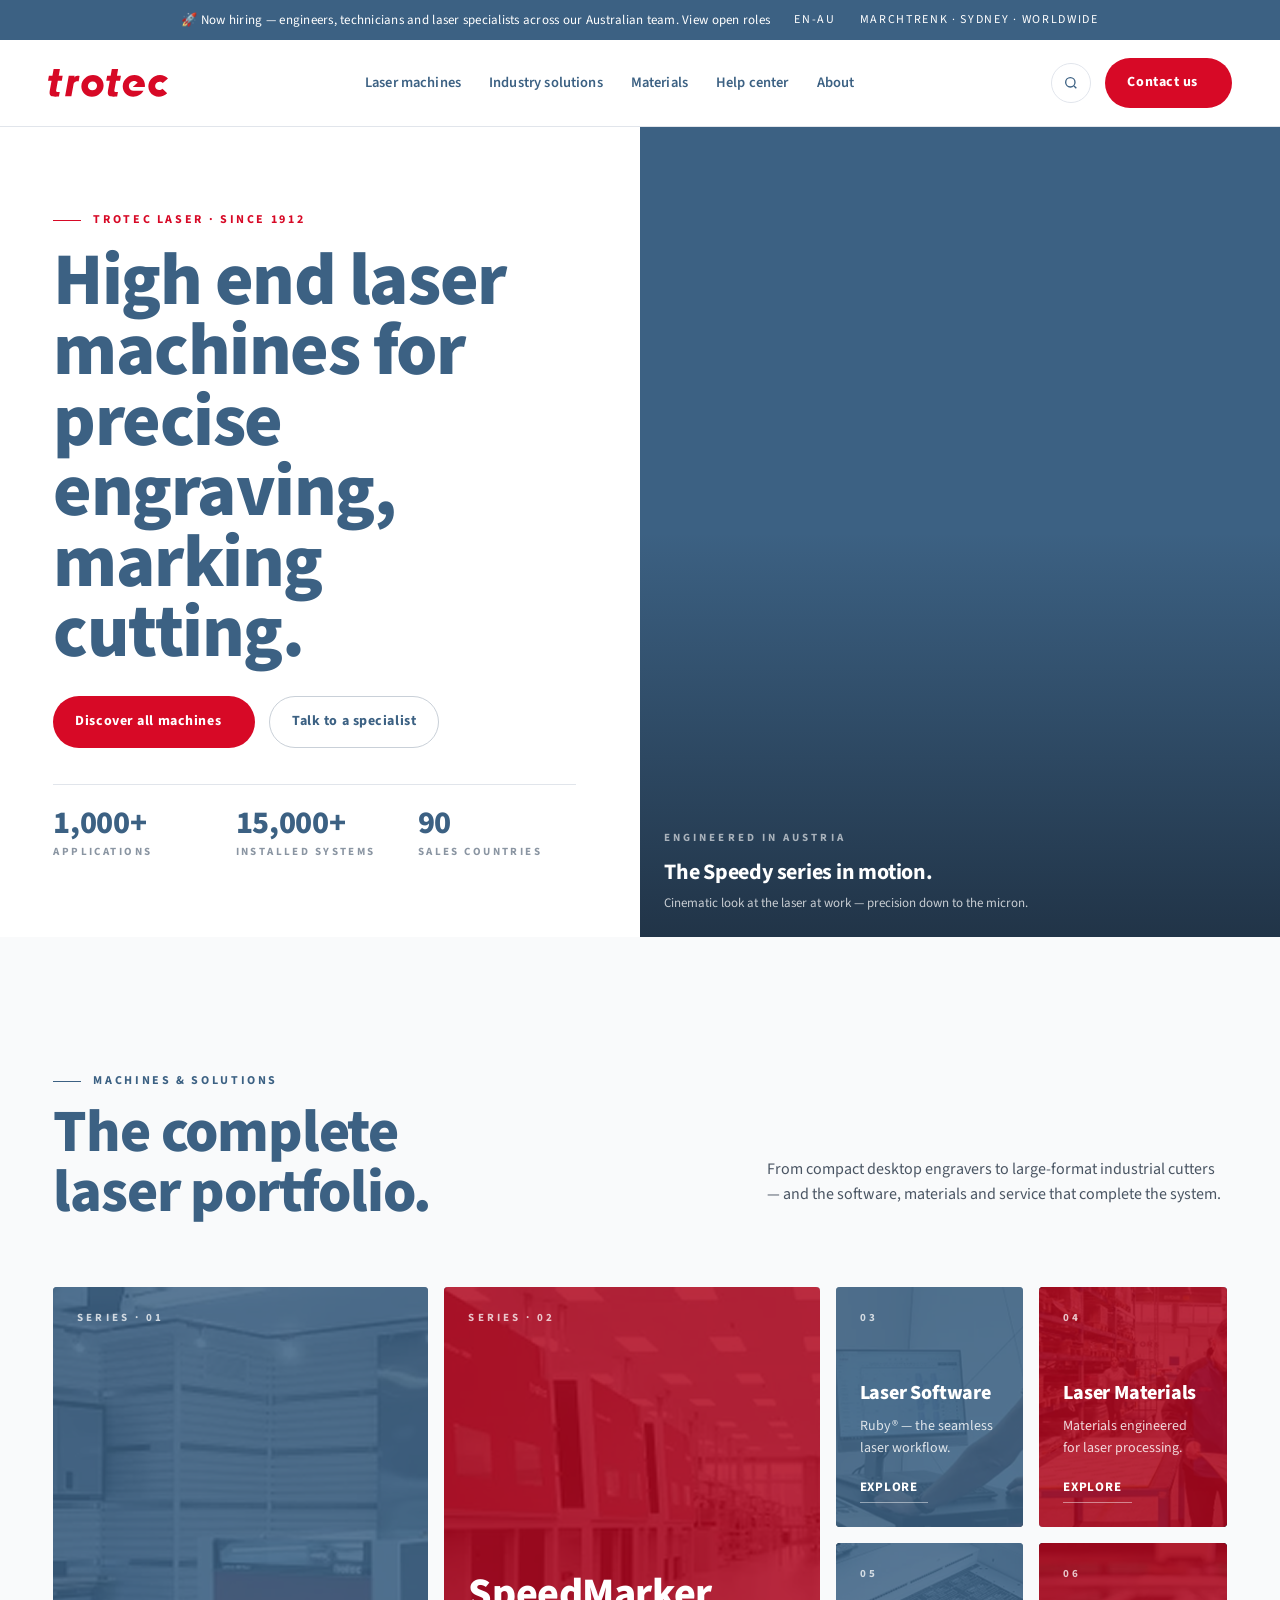
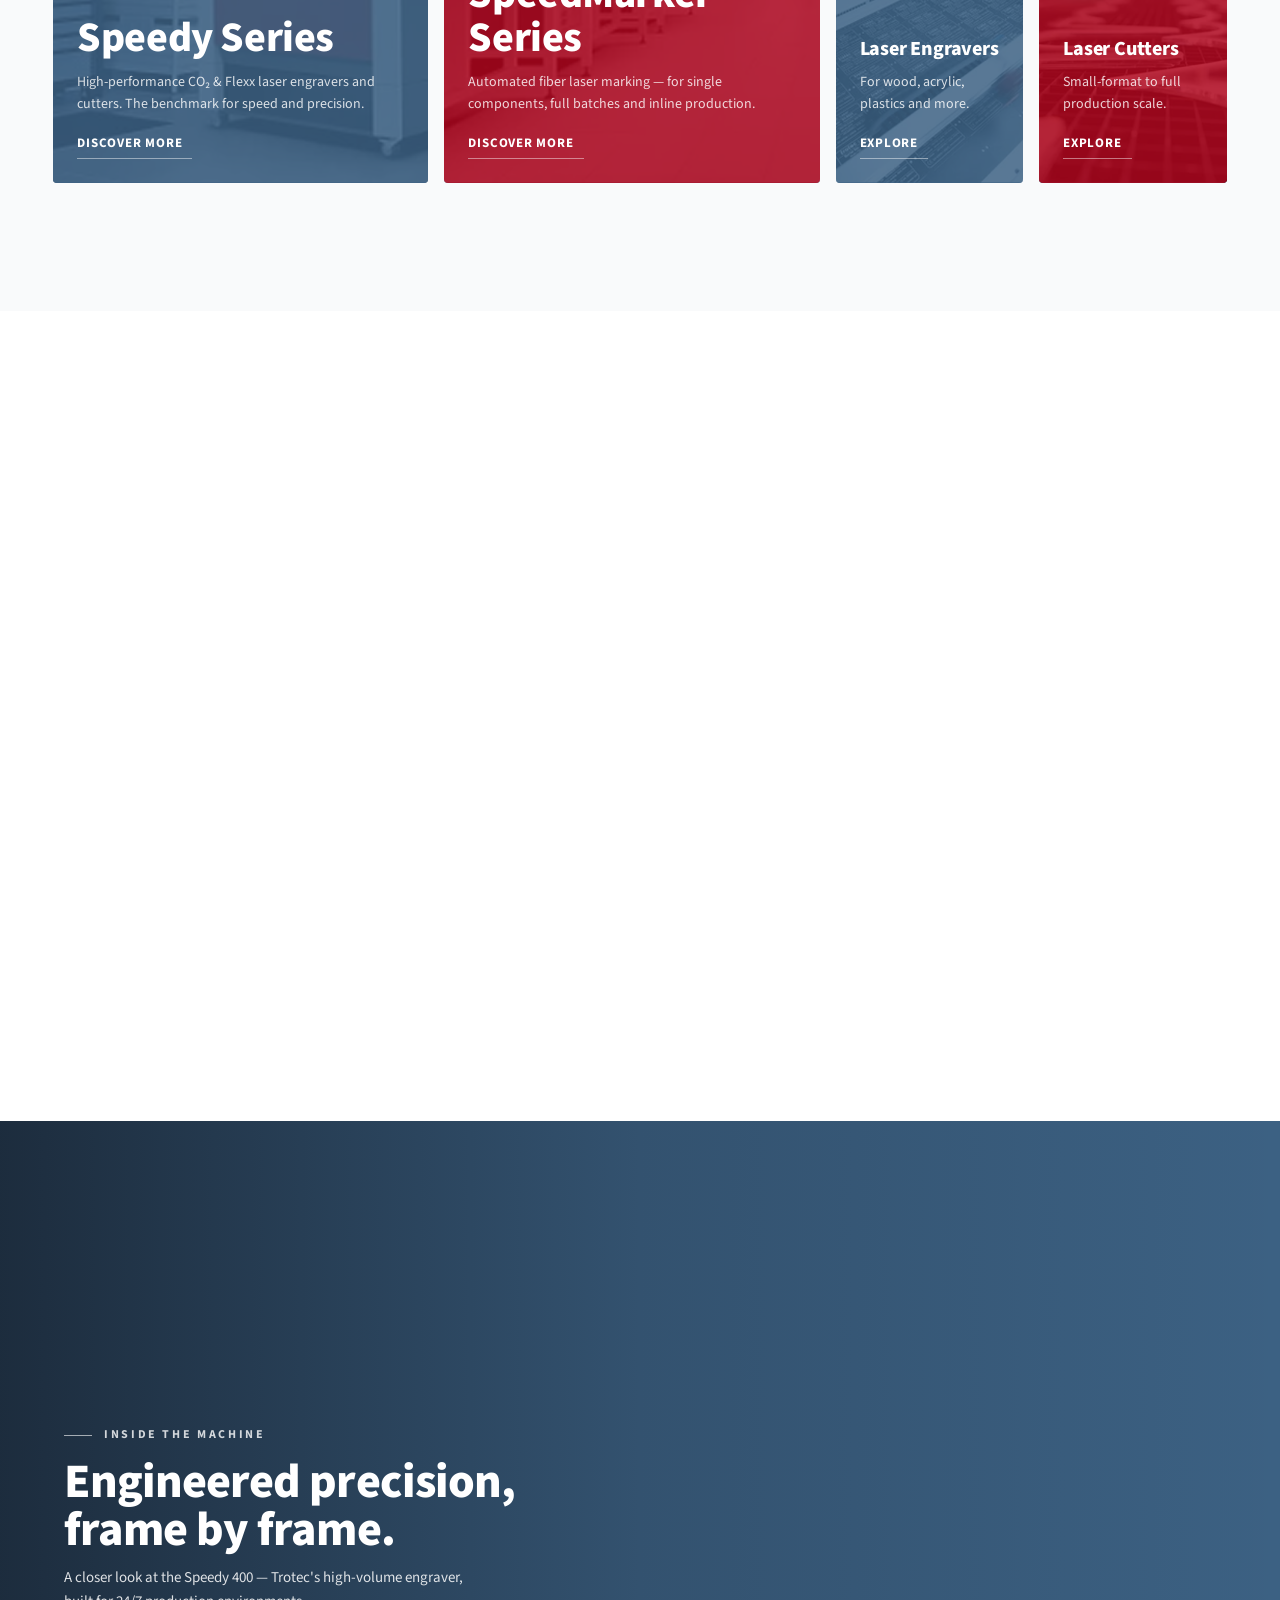
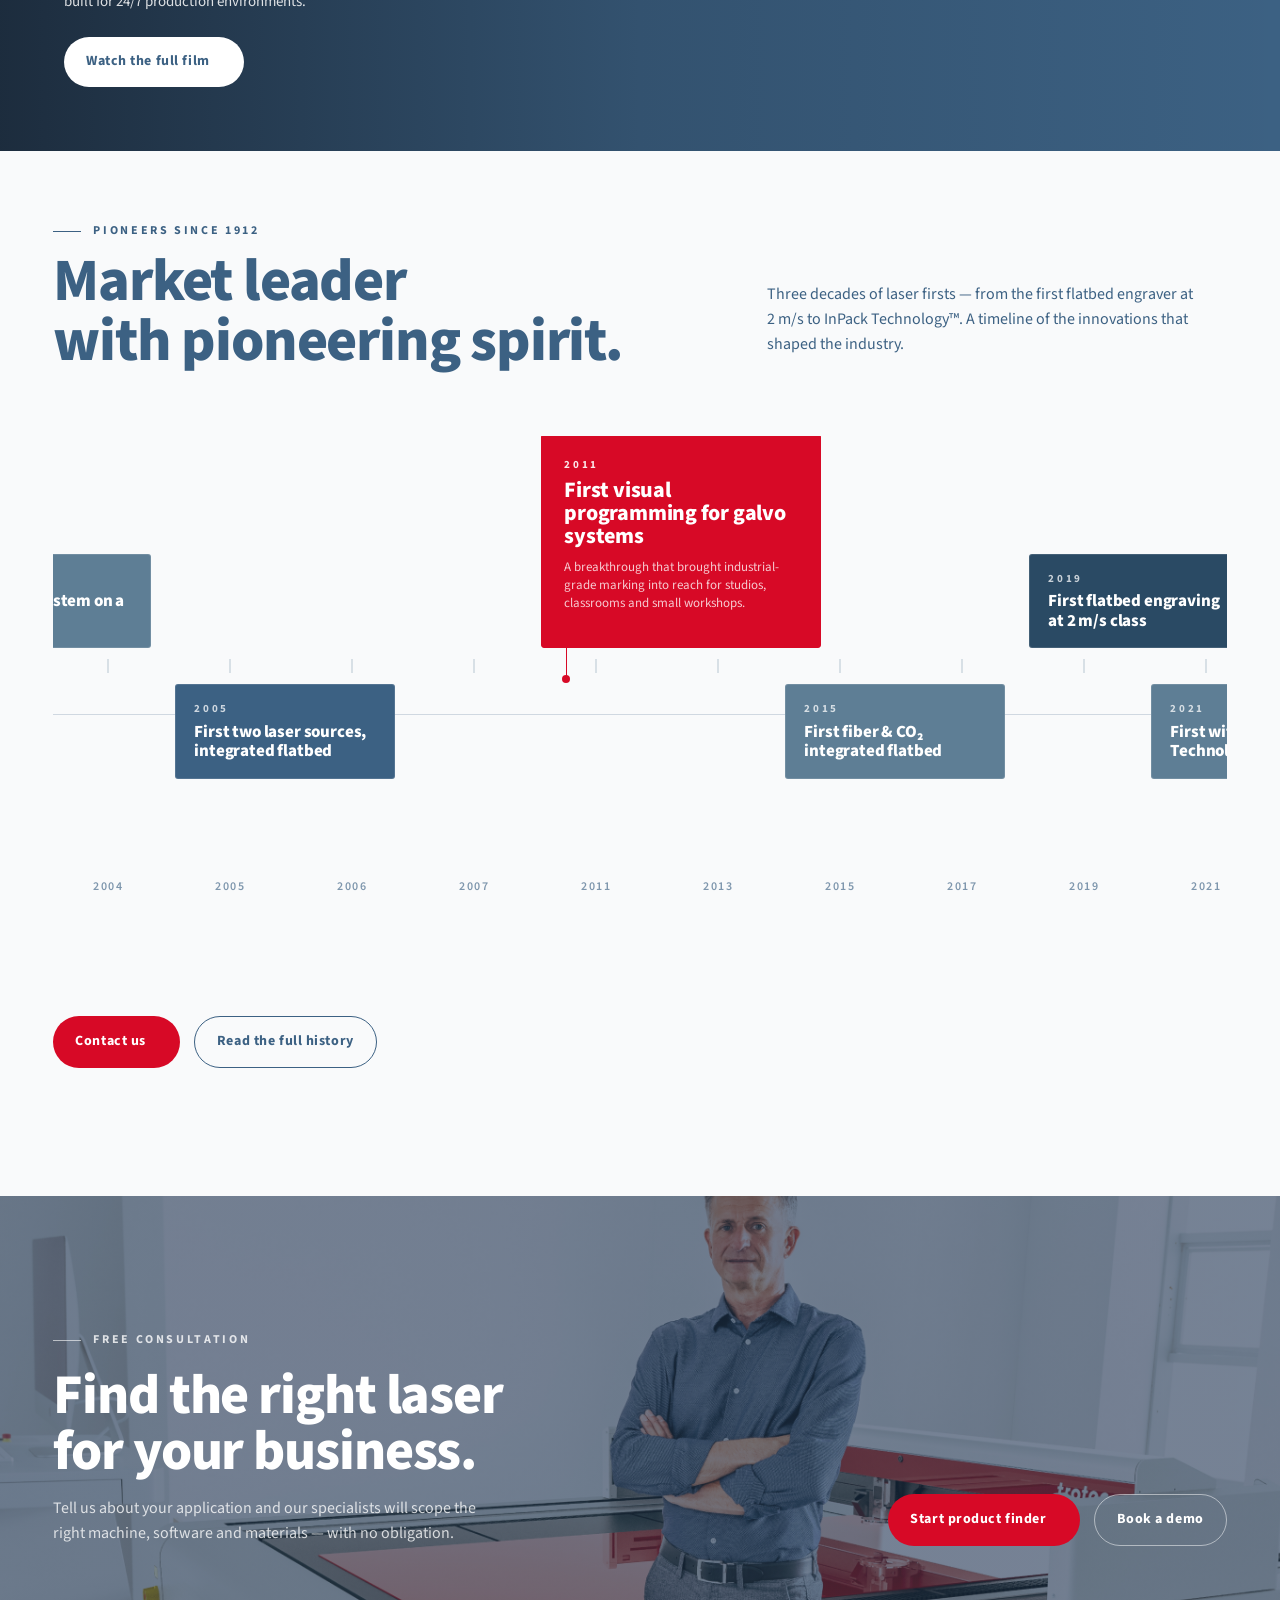
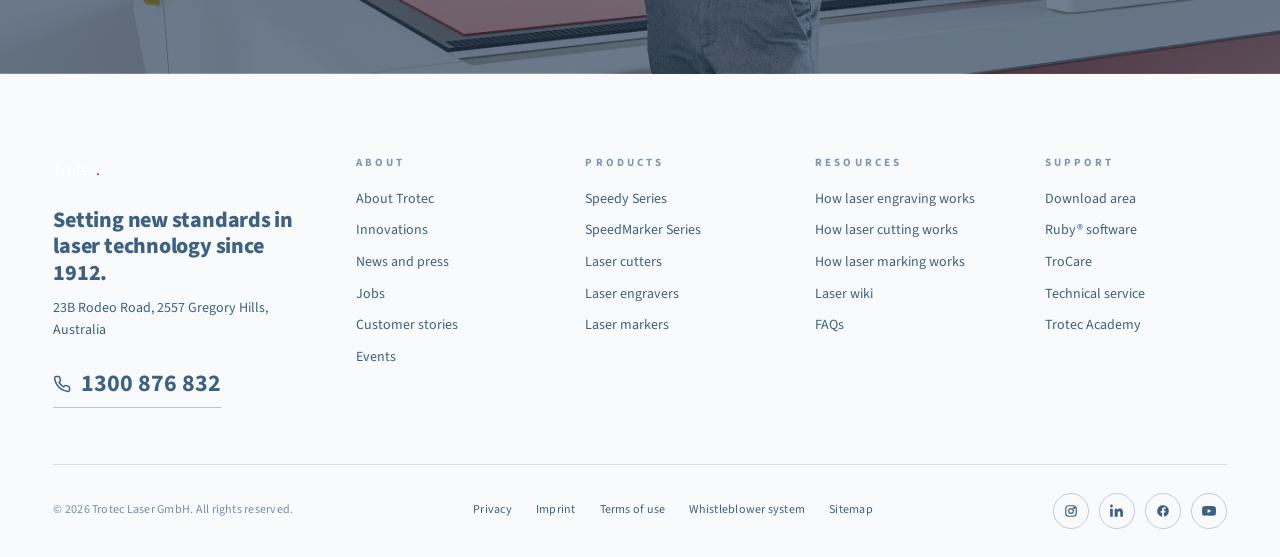
==== trotec-laser-redesign.html @ d48ce263 "Add files via upload" ====
<!doctype html>
<html lang="en">
<head>
<meta charset="utf-8">
<meta name="viewport" content="width=device-width, initial-scale=1">
<title>Trotec Laser — Precision laser machines for engraving, marking & cutting</title>
<link rel="preconnect" href="https://fonts.googleapis.com">
<link rel="preconnect" href="https://fonts.gstatic.com" crossorigin>
<link href="https://fonts.googleapis.com/css2?family=Source+Sans+3:ital,wght@0,200;0,300;0,400;0,500;0,600;0,700;0,800;0,900;1,400&display=swap" rel="stylesheet">
<link rel="stylesheet" href="style.css">

</head>
<body>

<!-- ============================================================
     ANNOUNCEMENT STRIP
============================================================ -->
<div class="strip">
  <div class="container strip__inner">
    <div>🚀 Now hiring — engineers, technicians and laser specialists across our Australian team. <a href="#">View open roles</a></div>
    <div class="strip__meta">
      <span>en-AU</span>
      <span>Marchtrenk · Sydney · Worldwide</span>
    </div>
  </div>
</div>

<!-- ============================================================
     HEADER
============================================================ -->
<header class="header">
  <div class="container nav">
    <a class="brand" href="#" aria-label="Trotec">
      <img class="brand__logo" src="trotec-logo.svg" alt="Trotec">
    </a>
    <nav>
      <ul class="menu">
        <li><a href="#products">Laser machines</a></li>
        <li><a href="#">Industry solutions</a></li>
        <li><a href="#">Materials</a></li>
        <li><a href="#">Help center</a></li>
        <li><a href="#timeline">About</a></li>
      </ul>
    </nav>
    <div class="nav__actions">
      <button class="icon-btn" aria-label="Search">
        <svg viewBox="0 0 24 24" fill="none" stroke="currentColor" stroke-width="2"><circle cx="11" cy="11" r="7"/><path d="m20 20-3.5-3.5"/></svg>
      </button>
      <a class="btn btn-primary" href="#cta">Contact us <span class="arr"></span></a>
    </div>
  </div>
</header>

<!-- ============================================================
     HERO
============================================================ -->
<section class="hero">


  <div class="container">
    <div class="hero__grid">
      <div class="hero__copy reveal">
        <span class="eyebrow">Trotec Laser · Since 1912</span>
        <h1 class="display">
          High end laser machines for<br>
    precise engraving, marking cutting.
        </h1>

        <div class="hero__cta">
          <a class="btn btn-primary" href="#products">Discover all machines <span class="arr"></span></a>
          <a class="btn btn-ghost" href="#cta">Talk to a specialist</a>
        </div>
        <div class="hero__meta">
          <div><strong>1,000+</strong><span>Applications</span></div>
          <div><strong>15,000+</strong><span>Installed systems</span></div>
          <div><strong>90</strong><span>Sales countries</span></div>
        </div>
      </div>

      <div class="hero__video reveal" aria-label="Trotec Speedy 400 in operation">
        <video autoplay muted loop playsinline preload="metadata" poster="">
          <source src="trotec-laser-intro.mp4" type="video/mp4">
        </video>
        <div class="hero__video-caption">
          <span class="kicker" style="color:rgba(255,255,255,.6)">Engineered in Austria</span>
          <h3>The Speedy series in motion.</h3>
          <p>Cinematic look at the laser at work — precision down to the micron.</p>
        </div>
      </div>
    </div>
  </div>
</section>

<!-- ============================================================
     PRODUCTS (slide 38)
============================================================ -->
<section class="section section--paper" id="products">
  <div class="container">
    <div class="s-head">
      <div>
        <span class="eyebrow blue">Machines &amp; Solutions</span>
        <h2>The complete<br>laser portfolio.</h2>
      </div>
      <p class="s-head__lead">
        From compact desktop engravers to large-format industrial cutters — and the
        software, materials and service that complete the system.
      </p>
    </div>

    <div class="products">
      <a class="card card--xl reveal" href="#">
        <div class="card__media bg-speedy"></div>
        <span class="card__num">SERIES · 01</span>
        <h3 class="card__title">Speedy Series</h3>
        <p class="card__desc">High-performance CO₂ &amp; Flexx laser engravers and cutters. The benchmark for speed and precision.</p>
        <span class="card__cta">Discover more <span class="arr"></span></span>
      </a>

      <a class="card card--xl reveal" href="#">
        <div class="card__media bg-speedmarker"></div>
        <span class="card__num">SERIES · 02</span>
        <h3 class="card__title">SpeedMarker Series</h3>
        <p class="card__desc">Automated fiber laser marking — for single components, full batches and inline production.</p>
        <span class="card__cta">Discover more <span class="arr"></span></span>
      </a>

      <a class="card card--md reveal" href="#">
        <div class="card__media bg-software"></div>
        <span class="card__num">03</span>
        <h3 class="card__title">Laser Software</h3>
        <p class="card__desc">Ruby® — the seamless laser workflow.</p>
        <span class="card__cta">Explore <span class="arr"></span></span>
      </a>

      <a class="card card--md reveal" href="#">
        <div class="card__media bg-materials"></div>
        <span class="card__num">04</span>
        <h3 class="card__title">Laser Materials</h3>
        <p class="card__desc">Materials engineered for laser processing.</p>
        <span class="card__cta">Explore <span class="arr"></span></span>
      </a>

      <a class="card card--md reveal" href="#">
        <div class="card__media bg-engravers"></div>
        <span class="card__num">05</span>
        <h3 class="card__title">Laser Engravers</h3>
        <p class="card__desc">For wood, acrylic, plastics and more.</p>
        <span class="card__cta">Explore <span class="arr"></span></span>
      </a>

      <a class="card card--md reveal" href="#">
        <div class="card__media bg-cutter"></div>
        <span class="card__num">06</span>
        <h3 class="card__title">Laser Cutters</h3>
        <p class="card__desc">Small-format to full production scale.</p>
        <span class="card__cta">Explore <span class="arr"></span></span>
      </a>
    </div>
  </div>
</section>

<!-- ============================================================
     STATS (slide 52) — "What we drive"
============================================================ -->
<section class="section stats">
  <!-- Decorative globe -->
  <div class="stats__bg" aria-hidden="true">
    <video autoplay muted loop playsinline preload="metadata">
      <source src="globe-2.mov" type="video/mp4">
    </video>
  </div>

  <div class="container">
    <div class="stats__intro reveal">
      <div>
        <span class="eyebrow">Worldwide impact</span>
        <h2>What we<br>drive forward.</h2>
      </div>
      <p>
        Trotec lasers run in print shops, factories, design studios and classrooms in
        ninety countries. The numbers below capture what those machines have produced —
        and what they make possible every day.
      </p>
    </div>

    <div class="stat-grid reveal">
      <div class="stat">
        <span class="stat__index">01</span>
        <div class="stat__num">1,000<span class="stat__plus">+</span></div>
        <p class="stat__label">Applications successfully implemented worldwide.</p>
      </div>
      <div class="stat stat--accent">
        <span class="stat__index">02</span>
        <div class="stat__num">250M<span class="stat__plus">+</span></div>
        <p class="stat__label">Marks, engravings and cuts produced with Trotec technology.</p>
      </div>
      <div class="stat stat--blue">
        <span class="stat__index">03</span>
        <div class="stat__num">15,000<span class="stat__plus">+</span></div>
        <p class="stat__label">Installed laser systems across industry, education and craft.</p>
      </div>
      <div class="stat stat--accent">
        <span class="stat__index">04</span>
        <div class="stat__num">96<span class="stat__plus">%</span></div>
        <p class="stat__label">Customer satisfaction across our worldwide service network.</p>
      </div>
    </div>
  </div>
</section>

<!-- ============================================================
     FEATURE VIDEO BAND
============================================================ -->
<section class="section section--full-video">
  <div class="feature-video reveal">
    <video autoplay muted loop playsinline preload="metadata">
      <source src="trotec-laser-intro.mp4" type="video/mp4">
    </video>
    <div class="feature-video__copy">
      <span class="eyebrow light">Inside the machine</span>
      <h3>Engineered precision,<br>frame by frame.</h3>
      <p>A closer look at the Speedy 400 — Trotec's high-volume engraver, built for 24/7 production environments.</p>
      <a class="btn btn-light" href="#">Watch the full film <span class="arr"></span></a>
    </div>
  </div>
</section>

<!-- ============================================================
     TIMELINE (slide 51)
============================================================ -->
<section class="section section--ink" id="timeline">
  <div class="container timeline-wrap">
    <div class="s-head">
      <div>
        <span class="eyebrow light">Pioneers since 1912</span>
        <h2>Market leader<br>with pioneering spirit.</h2>
      </div>
      <p class="s-head__lead">
        Three decades of laser firsts — from the first flatbed engraver at 2&nbsp;m/s
        to InPack&nbsp;Technology™. A timeline of the innovations that shaped the industry.
      </p>
    </div>

    <div class="timeline-rail reveal">
      <div class="timeline-track" id="timelineTrack">

        <div class="year-col">
          <div class="milestone milestone--alt milestone--above" style="right:auto; min-width:180px;">
            <span class="milestone__year">1998</span>
            <div class="milestone__title">Flatbed engraver at 2 m/s</div>
          </div>
          <span class="year-col__y">1998</span>
        </div>
        <div class="year-col"><span class="year-col__y">1999</span></div>
        <div class="year-col"><span class="year-col__y">2000</span></div>
        <div class="year-col">
          <div class="milestone milestone--below" style="min-width:180px;">
            <span class="milestone__year">2001</span>
            <div class="milestone__title">Laser software without printer driver</div>
          </div>
          <span class="year-col__y">2001</span>
        </div>
        <div class="year-col"><span class="year-col__y">2002</span></div>
        <div class="year-col">
          <div class="milestone milestone--alt milestone--above">
            <span class="milestone__year">2003</span>
            <div class="milestone__title">First vision system on a laser plotter</div>
          </div>
          <span class="year-col__y">2003</span>
        </div>
        <div class="year-col"><span class="year-col__y">2004</span></div>
        <div class="year-col">
          <div class="milestone milestone--below">
            <span class="milestone__year">2005</span>
            <div class="milestone__title">First two laser sources, integrated flatbed</div>
          </div>
          <span class="year-col__y">2005</span>
        </div>
        <div class="year-col"><span class="year-col__y">2006</span></div>
        <div class="year-col"><span class="year-col__y">2007</span></div>
        <div class="year-col">
          <!-- The accent / featured milestone -->
          <div class="milestone milestone--accent milestone--above" style="right:auto;">
            <span class="milestone__year">2011</span>
            <div class="milestone__title">First visual programming for galvo systems</div>
            <p class="milestone__body">A breakthrough that brought industrial-grade marking into reach for studios, classrooms and small workshops.</p>
          </div>
          <span class="year-col__y">2011</span>
        </div>
        <div class="year-col"><span class="year-col__y">2013</span></div>
        <div class="year-col">
          <div class="milestone milestone--alt milestone--below">
            <span class="milestone__year">2015</span>
            <div class="milestone__title">First fiber &amp; CO₂ integrated flatbed</div>
          </div>
          <span class="year-col__y">2015</span>
        </div>
        <div class="year-col"><span class="year-col__y">2017</span></div>
        <div class="year-col">
          <div class="milestone milestone--above" style="background:#2a4a64;">
            <span class="milestone__year">2019</span>
            <div class="milestone__title">First flatbed engraving at 2 m/s class</div>
          </div>
          <span class="year-col__y">2019</span>
        </div>
        <div class="year-col">
          <div class="milestone milestone--alt milestone--below">
            <span class="milestone__year">2021</span>
            <div class="milestone__title">First with InPack Technology™</div>
          </div>
          <span class="year-col__y">2021</span>
        </div>
        <div class="year-col"><span class="year-col__y">2023</span></div>
        <div class="year-col"><span class="year-col__y">2024</span></div>
        <div class="year-col">
          <div class="milestone milestone--above" style="background:#2a4a64;">
            <span class="milestone__year">2026</span>
            <div class="milestone__title">Next-gen Ruby® workflow platform</div>
          </div>
          <span class="year-col__y">2026</span>
        </div>

      </div>
    </div>

    <div style="display:flex; gap:14px; margin-top:24px;">
      <a class="btn btn-primary" href="#cta">Contact us <span class="arr"></span></a>
      <a class="btn btn-outline-blue" href="#">Read the full history</a>
    </div>
  </div>
</section>

<!-- ============================================================
     CTA
============================================================ -->
<section class="section section--cta-full" id="cta">
  <div class="container">
    <div class="cta-block reveal">
      <div>
        <span class="eyebrow light">Free consultation</span>
        <h2>Find the right laser<br>for your business.</h2>
        <p>Tell us about your application and our specialists will scope the right machine,
          software and materials — with no obligation.</p>
      </div>
      <div class="cta-block__actions">
        <a class="btn btn-primary" href="#">Start product finder <span class="arr"></span></a>
        <a class="btn btn-outline-light" href="#">Book a demo</a>
      </div>
    </div>
  </div>
</section>

<!-- ============================================================
     FOOTER
============================================================ -->
<footer class="footer">
  <div class="container">
    <div class="footer__top">
      <div class="footer__brand">
        <a class="brand" href="#" style="color:#fff;">
          <span class="brand__mark"></span>
          <span>Trotec<span style="color:var(--red)">.</span></span>
        </a>
        <h4>Setting new standards in laser technology since 1912.</h4>
        <p>23B Rodeo Road, 2557 Gregory Hills, Australia</p>
        <a class="footer__phone" href="tel:1300876832">
          <svg viewBox="0 0 24 24" fill="none" stroke="currentColor" stroke-width="2" width="18" height="18"><path d="M22 16.92v3a2 2 0 0 1-2.18 2 19.79 19.79 0 0 1-8.63-3.07 19.5 19.5 0 0 1-6-6A19.79 19.79 0 0 1 2.12 4.18 2 2 0 0 1 4.11 2h3a2 2 0 0 1 2 1.72 12.84 12.84 0 0 0 .7 2.81 2 2 0 0 1-.45 2.11L8.09 9.91a16 16 0 0 0 6 6l1.27-1.27a2 2 0 0 1 2.11-.45 12.84 12.84 0 0 0 2.81.7A2 2 0 0 1 22 16.92z"/></svg>
          1300 876 832
        </a>
      </div>
      <div class="footer__col">
        <h5>About</h5>
        <ul>
          <li><a href="#">About Trotec</a></li>
          <li><a href="#">Innovations</a></li>
          <li><a href="#">News and press</a></li>
          <li><a href="#">Jobs</a></li>
          <li><a href="#">Customer stories</a></li>
          <li><a href="#">Events</a></li>
        </ul>
      </div>
      <div class="footer__col">
        <h5>Products</h5>
        <ul>
          <li><a href="#">Speedy Series</a></li>
          <li><a href="#">SpeedMarker Series</a></li>
          <li><a href="#">Laser cutters</a></li>
          <li><a href="#">Laser engravers</a></li>
          <li><a href="#">Laser markers</a></li>
        </ul>
      </div>
      <div class="footer__col">
        <h5>Resources</h5>
        <ul>
          <li><a href="#">How laser engraving works</a></li>
          <li><a href="#">How laser cutting works</a></li>
          <li><a href="#">How laser marking works</a></li>
          <li><a href="#">Laser wiki</a></li>
          <li><a href="#">FAQs</a></li>
        </ul>
      </div>
      <div class="footer__col">
        <h5>Support</h5>
        <ul>
          <li><a href="#">Download area</a></li>
          <li><a href="#">Ruby® software</a></li>
          <li><a href="#">TroCare</a></li>
          <li><a href="#">Technical service</a></li>
          <li><a href="#">Trotec Academy</a></li>
        </ul>
      </div>
    </div>

    <div class="footer__bottom">
      <div>© 2026 Trotec Laser GmbH. All rights reserved.</div>
      <div class="footer__legal">
        <a href="#">Privacy</a>
        <a href="#">Imprint</a>
        <a href="#">Terms of use</a>
        <a href="#">Whistleblower system</a>
        <a href="#">Sitemap</a>
      </div>
      <div class="footer__social">
        <a href="#" aria-label="Instagram"><svg viewBox="0 0 24 24" fill="none" stroke="currentColor" stroke-width="2"><rect x="3" y="3" width="18" height="18" rx="5"/><circle cx="12" cy="12" r="4"/><circle cx="17.5" cy="6.5" r="1" fill="currentColor"/></svg></a>
        <a href="#" aria-label="LinkedIn"><svg viewBox="0 0 24 24" fill="currentColor"><path d="M4.98 3.5C4.98 4.88 3.87 6 2.5 6S0 4.88 0 3.5 1.12 1 2.5 1s2.48 1.12 2.48 2.5zM.22 8h4.56v14H.22V8zM8 8h4.37v1.92h.06c.61-1.15 2.09-2.36 4.31-2.36 4.61 0 5.46 3.03 5.46 6.98V22h-4.55v-6.16c0-1.47-.03-3.36-2.05-3.36-2.05 0-2.37 1.6-2.37 3.26V22H8V8z"/></svg></a>
        <a href="#" aria-label="Facebook"><svg viewBox="0 0 24 24" fill="currentColor"><path d="M22 12a10 10 0 1 0-11.5 9.88v-7H8v-2.88h2.5V9.4c0-2.48 1.48-3.86 3.74-3.86 1.08 0 2.21.19 2.21.19v2.43h-1.25c-1.23 0-1.61.76-1.61 1.55v1.87h2.74L15.9 14.5h-2.31v6.99A10 10 0 0 0 22 12z"/></svg></a>
        <a href="#" aria-label="YouTube"><svg viewBox="0 0 24 24" fill="currentColor"><path d="M23.5 6.2a3 3 0 0 0-2.1-2.1C19.5 3.5 12 3.5 12 3.5s-7.5 0-9.4.6A3 3 0 0 0 .5 6.2 31 31 0 0 0 0 12a31 31 0 0 0 .5 5.8 3 3 0 0 0 2.1 2.1c1.9.6 9.4.6 9.4.6s7.5 0 9.4-.6a3 3 0 0 0 2.1-2.1A31 31 0 0 0 24 12a31 31 0 0 0-.5-5.8zM9.6 15.6V8.4l6.3 3.6-6.3 3.6z"/></svg></a>
      </div>
    </div>
  </div>
</footer>

<script>
  // Reveal-on-scroll
  const io = new IntersectionObserver((entries) => {
    entries.forEach(e => {
      if (e.isIntersecting) {
        e.target.classList.add('is-in');
        io.unobserve(e.target);
      }
    });
  }, { threshold: 0.4 });
  document.querySelectorAll('.reveal').forEach(el => io.observe(el));

  // Auto-scroll the timeline to the accent milestone on load (centered)
  window.addEventListener('load', () => {
    const track = document.getElementById('timelineTrack');
    const accent = track && track.querySelector('.milestone--accent');
    if (track && accent) {
      const target = accent.parentElement.offsetLeft - (track.clientWidth / 2) + (accent.parentElement.offsetWidth / 2);
      track.scrollTo({ left: Math.max(0, target), behavior: 'smooth' });
    }
  });
</script>

</body>
</html>
---- style.css ----
/* =========================================================
   TOKENS
   ========================================================= */
   :root {
    --blue:        #3C6183;
    --blue-700:    #3C6183;
    --blue-900:    #3C6183;
    --blue-50:     #F9FAFB;
    --blue-100:    #F9FAFB;
    --red:         #D70926;
    --red-700:     #B0061E;
    --ink:         #0F1620;
    --ink-soft:    #4A5563;
    --muted:       #8A95A2;
    --line:        #E1E5EB;
    --line-strong: #C9D0D8;
    --paper:       #FFF;
    --paper-warm:  #F9FAFB;
    --white:       #FFFFFF;
  
    --f-display: "Source Sans 3", "Source Sans Pro", -apple-system, BlinkMacSystemFont, sans-serif;
    --f-body:    "Source Sans 3", "Source Sans Pro", -apple-system, BlinkMacSystemFont, sans-serif;
  
    --gutter: clamp(20px, 4.1667vw, 60px);
    --r: 4px;
  }
  
  /* =========================================================
     RESET / BASE
     ========================================================= */
  *,*::before,*::after { box-sizing: border-box; }
  html { -webkit-text-size-adjust: 100%; scroll-behavior: smooth; }
  body {
    margin: 0;
    font-family: var(--f-body);
    font-weight: 400;
    color: var(--ink);
    background: var(--paper);
    -webkit-font-smoothing: antialiased;
    text-rendering: optimizeLegibility;
    line-height: 1.55;
    overflow-x: hidden;
  }
  img, video, svg { max-width: 100%; display: block; }
  a { color: inherit; text-decoration: none; }
  button { font: inherit; cursor: pointer; border: 0; background: transparent; color: inherit; }
  ::selection { background: var(--red); color: #fff; }
  
  .container {
    width: 100%;
    margin-inline: auto;
    padding-inline: var(--gutter);
  }
  
  /* Display headline */
  .display {
    font-family: var(--f-display);
    font-weight: 800;
    line-height: 0.95;
    letter-spacing: -0.02em;
    color: var(--blue-900);
  }
  .display em {
    font-style: italic;
    font-weight: 300;
    color: var(--blue);
  }
  .eyebrow {
    font-size: 12px;
    letter-spacing: 0.22em;
    text-transform: uppercase;
    font-weight: 700;
    color: var(--red);
    display: inline-flex;
    align-items: center;
    gap: 12px;
  }
  .eyebrow::before {
    content: "";
    width: 28px; height: 1px; background: var(--red);
  }
  .eyebrow.blue { color: var(--blue); }
  .eyebrow.blue::before { background: var(--blue); }
  .eyebrow.light { color: rgba(255,255,255,.8); }
  .eyebrow.light::before { background: rgba(255,255,255,.6); }
  
  .kicker {
    font-size: 11px;
    letter-spacing: 0.28em;
    text-transform: uppercase;
    font-weight: 700;
    color: var(--muted);
  }
  
  /* Buttons */
  .btn {
    display: inline-flex;
    align-items: center;
    gap: 12px;
    padding: 14px 22px;
    font-weight: 700;
    font-size: 14px;
    letter-spacing: 0.04em;
    border-radius: 999px;
    transition: transform .25s ease, background .25s ease, color .25s ease, border-color .25s ease;
  }
  .btn .arrow { width: 16px; height: 10px; }
  .btn:hover { transform: translateX(2px); }
  .btn-primary { background: var(--red); color: #fff; }
  .btn-primary:hover { background: var(--red-700); }
  .btn-ghost { background: transparent; color: var(--blue-900); border: 1px solid var(--line-strong); }
  .btn-ghost:hover { border-color: var(--blue-900); }
  .btn-light { background: #fff; color: var(--blue-900); }
  .btn-light:hover { background: var(--paper-warm); }
  .btn-on-blue { background: #fff; color: var(--blue-900); }
  .btn-outline-light { color: #fff; border: 1px solid rgba(255,255,255,.5); background: transparent; }
  .btn-outline-light:hover { border-color: #fff; background: rgba(255,255,255,.08); }
  
  /* =========================================================
     ANNOUNCEMENT STRIP
     ========================================================= */
  .strip {
    background: var(--blue-900);
    color: rgba(255,255,255);
    font-size: 13px;
    letter-spacing: 0.02em;
  }
  .strip__inner {
    display: flex; align-items: center; justify-content:center;
    padding: 10px 0;
    gap: 24px;
  }
  .strip__meta { display: none; gap: 24px; font-size: 12px; letter-spacing: 0.14em; text-transform: uppercase; color: rgba(255, 255, 255); }
  @media (min-width: 900px) { .strip__meta { display: flex; } }
  
  /* =========================================================
     HEADER
     ========================================================= */
  .header {
    position: sticky;
    top: 0;
    z-index: 50;
    background: rgba(255, 255, 255, 0.92);
    backdrop-filter: blur(12px);
    -webkit-backdrop-filter: blur(12px);
    border-bottom: 1px solid var(--line);
  }
  .nav {
    display: grid;
    grid-template-columns: auto 1fr auto;
    align-items: center;
    gap: 32px;
    padding: 18px 3rem;
  }
  .brand {
    display: inline-flex;
    align-items: center;
    color: var(--blue-900);
  }
  
  .brand__logo {
    display: block;
    width: clamp(120px, 9vw, 170px);
    height: auto;
  }
  
  .menu {
    display: none;
    list-style: none;
    margin: 0; padding: 0;
    gap: 28px;
    font-weight: 600;
    font-size: 14.5px;
    letter-spacing: 0.01em;
  }
  @media (min-width: 1000px) { .menu { display: flex; justify-content: center; } }
  .menu a {
    color: var(--blue-900);
    position: relative;
    padding: 4px 0;
  }
  .menu a::after {
    content: "";
    position: absolute; left: 0; right: 100%; bottom: -2px;
    height: 2px; background: var(--red);
    transition: right .3s ease;
  }
  .menu a:hover::after { right: 0; }
  
  .nav__actions { display: flex; align-items: center; gap: 14px; }
  .icon-btn {
    width: 40px; height: 40px;
    display: inline-grid; place-items: center;
    border-radius: 999px;
    border: 1px solid var(--line);
    color: var(--blue-900);
    transition: border-color .2s ease, color .2s ease;
  }
  .icon-btn:hover { border-color: var(--blue-900); }
  .icon-btn svg { width: 16px; height: 16px; }
  
  /* =========================================================
     HERO
     ========================================================= */
  .hero {
    position: relative;
    height: 90vh;
    max-height: 90vh;
    padding: 0;
    overflow: hidden;
    display: grid;
    align-items: stretch;
  }
  
  .hero > .container {
    height: 100%;
    min-height: 0;
    padding-right: 0;
  }
  
  .hero__grid {
    height: 100%;
    min-height: 0;
    display: grid;
    grid-template-columns: minmax(0, 1fr) 50vw;
    gap: clamp(32px, 5vw, 72px);
    align-items: stretch;
  }
  
  .hero__copy {
    min-width: 0;
    min-height: 0;
    align-self: center;
    padding-block: clamp(24px, 4vh, 48px);
  }
  
  .hero__copy h1 {
    margin: clamp(10px, 1.8vh, 18px) 0 0;
    font-size: clamp(40px, 5.8vw, 88px);
  }
  
  .hero__copy h1 .accent {
    display: inline-block;
    position: relative;
    color: var(--red);
  }
  
  .hero__copy h1 .accent::after {
    content: "";
    position: absolute;
    left: 0; right: 0; bottom: 0.08em;
    height: 0.12em;
    background: var(--red);
    opacity: 0.18;
    border-radius: 4px;
  }
  
  .hero__lead {
    margin-top: clamp(14px, 2.4vh, 24px);
    max-width: 540px;
    font-size: clamp(15px, 1.2vw, 17px);
    line-height: 1.5;
    color: var(--ink-soft);
  }
  
  .hero__cta {
    margin-top: clamp(18px, 3vh, 30px);
    display: flex;
    flex-wrap: wrap;
    gap: 14px;
  }
  
  .hero__meta {
    margin-top: clamp(22px, 4vh, 40px);
    padding-top: clamp(14px, 2.5vh, 22px);
    display: grid;
    grid-template-columns: repeat(3, minmax(0, 1fr));
    border-top: 1px solid var(--line);
    gap: 24px;
  }
  
  .hero__meta div { display: flex; flex-direction: column; gap: 4px; }
  
  .hero__meta strong {
    font-family: var(--f-display);
    font-size: clamp(24px, 3vw, 32px);
    font-weight: 800;
    color: var(--blue-900);
    letter-spacing: -0.01em;
    line-height: 1;
  }
  
  .hero__meta span {
    font-size: 11px;
    letter-spacing: 0.22em;
    text-transform: uppercase;
    font-weight: 700;
    color: var(--muted);
  }
  
  /* Hero video card */
  .hero__video {
    position: relative;
    width: 50vw;
    height: 100%;
    max-height: 90vh;
    min-height: 0;
    align-self: stretch;
    aspect-ratio: auto;
    background: var(--blue-900);
    overflow: hidden;
  }
  
  .hero__video video {
    position: absolute;
    inset: 0;
    width: 100%;
    height: 100%;
    object-fit: cover;
  }
  
  .hero__video::after {
    content: "";
    position: absolute;
    inset: 0;
    background: linear-gradient(180deg, rgba(15,22,32,0) 50%, rgba(15,22,32,.6) 100%);
    pointer-events: none;
  }
  
  .hero__video-tag {
    position: absolute;
    z-index: 2;
    left: 24px; top: 24px;
    display: inline-flex; align-items: center; gap: 10px;
    background: rgba(15,22,32,.45);
    backdrop-filter: blur(10px);
    -webkit-backdrop-filter: blur(10px);
    color: #fff;
    padding: 8px 14px;
    border-radius: 999px;
    font-size: 11px;
    letter-spacing: 0.22em;
    text-transform: uppercase;
    font-weight: 700;
  }
  
  .live-dot {
    width: 8px; height: 8px; border-radius: 50%;
    background: var(--red);
    animation: pulse 1.8s ease-in-out infinite;
  }
  
  @keyframes pulse {
    0%, 100% { box-shadow: 0 0 0 0 rgba(215,9,38,.6); }
    50%      { box-shadow: 0 0 0 10px rgba(215,9,38,0); }
  }
  
  .hero__video-caption {
    position: absolute;
    z-index: 2;
    left: 24px; right: 24px; bottom: 24px;
    color: #fff;
  }
  
  .hero__video-caption h3 {
    margin: 6px 0 4px;
    font-size: 22px;
    font-weight: 700;
    letter-spacing: -0.01em;
  }
  
  .hero__video-caption p {
    margin: 0;
    font-size: 13px;
    color: rgba(255,255,255,.75);
  }
  
  /* Mobile: stack naturally */
  @media (max-width: 999px) {
    .hero {
      height: auto;
      max-height: none;
      padding: clamp(32px, 8vw, 56px) 0;
    }
  
    .hero > .container {
      padding-right: var(--gutter);
    }
  
    .hero__grid {
      height: auto;
      grid-template-columns: 1fr;
      gap: 28px;
    }
  
    .hero__copy {
      padding-block: 0;
    }
  
    .hero__video {
      width: 100%;
      height: auto;
      max-height: none;
      aspect-ratio: 4 / 5;
    }
  }
  
  /* Decorative crosshair */
  .crosshair {
    position: absolute;
    width: 220px; height: 220px;
    pointer-events: none;
    opacity: 0.06;
    color: var(--blue-900);
  }
  .crosshair--tl { top: 80px; left: -60px; }
  .crosshair--br { bottom: -60px; right: -60px; }
  
  /* =========================================================
     SECTION HEADERS
     ========================================================= */
  .section { padding: clamp(72px, 10vw, 140px) 0; position: relative; }
  .section--paper { background: var(--paper-warm); }
  .section--blue  { background: var(--blue); color: #fff; }
  .section--ink   { background: var(--blue-900); color: #fff; }
  
  .s-head {
    display: grid;
    grid-template-columns: 1fr;
    gap: 24px;
    align-items: end;
    margin-bottom: clamp(40px, 5vw, 64px);
  }
  
  @media (min-width: 900px) {
    .s-head {
      grid-template-columns: auto auto;
      justify-content: space-between;
      gap: 48px;
    }
  
    .s-head > :last-child {
      justify-self: end;
    }
  }
  
  .s-head h2 {
    margin: 12px 0 0;
    font-size: clamp(32px, 4.8vw, 60px);
    font-family: var(--f-display);
    font-weight: 800;
    line-height: 1;
    letter-spacing: -0.02em;
    color: var(--blue-900);
  }
  .section--blue .s-head h2,
  .section--ink .s-head h2 { color: #fff; }
  
  .s-head__num {
    font-family: var(--f-display);
    font-weight: 200;
    font-size: 14px;
    letter-spacing: 0.32em;
    color: var(--muted);
  }
  .section--blue .s-head__num,
  .section--ink .s-head__num { color: rgba(255,255,255,.55); }
  .s-head__lead {
    max-width: 460px;
    font-size: 16px;
    color: var(--ink-soft);
  }
  .section--blue .s-head__lead,
  .section--ink .s-head__lead { color: rgba(255,255,255,.75); }
  
 /* =========================================================
   PRODUCTS — mirrors slide 38
   ========================================================= */
.products {
  display: grid;
  grid-template-columns: 1fr;
  gap: 16px;
}

@media (min-width: 700px) {
  .products {
    grid-template-columns: repeat(2, 1fr);
  }
}

@media (min-width: 1100px) {
  /* 4 columns × 2 rows. XL cards span both rows; md cards 3-6 form a 2×2. */
  .products {
    grid-template-columns: 2fr 2fr 1fr 1fr;
    grid-template-rows: 1fr 1fr;
    grid-auto-rows: auto;
    transition: grid-template-columns 1.6s cubic-bezier(.2,.7,.2,1);
  }

  .products .card {
    min-width: 0;         /* allow shrinking below content width */
    min-height: 240px;
  }

  .products .card--xl {
    grid-row: span 2;     /* span both rows so the right side stays 2×2 */
  }

  /* Hover the FIRST xl card → it grows, everything else shrinks */
  .products:has(> .card--xl:nth-child(1):hover) {
    grid-template-columns: 4.2fr 0.7fr 0.55fr 0.55fr;
  }

  /* Hover the SECOND xl card → mirror */
  .products:has(> .card--xl:nth-child(2):hover) {
    grid-template-columns: 0.7fr 4.2fr 0.55fr 0.55fr;
  }
}

.card {
  position: relative;
  display: flex;
  flex-direction: column;
  justify-content: flex-end;
  min-height: 240px;
  padding: 24px;
  border-radius: var(--r);
  overflow: hidden;
  isolation: isolate;
  color: #fff;
  background: var(--blue);
  transition: transform .4s cubic-bezier(.2,.7,.2,1);
}

.card:hover {
  transform: translateY(-4px);
}

.card__media {
  position: absolute;
  inset: 0;
  z-index: -2;
  background-size: cover;
  background-position: center;
  background-repeat: no-repeat;
  filter: saturate(.9);
  transition: transform .8s cubic-bezier(.2,.7,.2,1);
}

.card:hover .card__media {
  transform: scale(1.05);
}

.card::before {
  content: "";
  position: absolute;
  inset: 0;
  z-index: -1;
  background: rgba(60, 97, 131, 0.85);
  transition: background .3s ease;
}

.card:hover::before {
  background: rgba(60, 97, 131, 0.95);
}

.card:nth-child(even)::before {
  background: rgba(176, 6, 30, 0.85);
}

.card:nth-child(even):hover::before {
  background: rgba(176, 6, 30, 0.95);
}

.card__num {
  position: absolute;
  top: 22px;
  left: 24px;
  font-size: 11px;
  letter-spacing: 0.28em;
  font-weight: 700;
  color: rgba(255,255,255,.75);
}

.card__title {
  margin: 0 0 12px;
  font-family: var(--f-display);
  font-weight: 800;
  letter-spacing: -0.01em;
  line-height: 1.05;
  color: #fff;
}

.card--xl .card__title {
  font-size: clamp(28px, 3.4vw, 42px);
}

.card--md .card__title {
  font-size: 20px;
}

.card__desc {
  margin: 0 0 18px;
  font-size: 14px;
  color: rgba(255,255,255,.82);
  max-width: 320px;
}

.card__cta {
  display: inline-flex;
  align-items: center;
  gap: 10px;
  font-weight: 700;
  font-size: 13px;
  letter-spacing: 0.06em;
  text-transform: uppercase;
  border-bottom: 1px solid rgba(255,255,255,.45);
  padding-bottom: 4px;
  align-self: flex-start;
  transition: border-color .2s ease, gap .2s ease;
}

.card__cta:hover {
  border-color: #fff;
  gap: 14px;
}

/* Background images per card */
.bg-speedy {
  background-image: url("image 14.png");
}

.bg-speedmarker {
  background-image: url("image 15.png");
}

.bg-software {
  background-image: url("image 16.png");
}

.bg-materials {
  background-image: url("image 17.png");
}

.bg-engravers {
  background-image: url("image 18.png");
}

.bg-cutter {
  background-image: url("image 19.png");
}
  /* =========================================================
     STATS
     ========================================================= */
  .stats {
    position: relative;
    height: 90vh;
    min-height: 620px;
    overflow: hidden;
    padding: clamp(40px, 6vh, 72px) 0;
    padding-bottom: clamp(120px, 18vh, 140px);
  }

  .stats > .container {
    position: relative;
    z-index: 2;
    height: 100%;
    display: flex;
    flex-direction: column;
    justify-content: space-between;
  }

  .stats__bg {
    position: absolute;
    inset: 0;
    pointer-events: none;
    z-index: 0;
    overflow: hidden;
    opacity: 0.5;
  }
  
  .stats__bg video {
    width: 100%;
    height: 100%;
    object-fit: cover;
  }
  .stats__intro {
    position: relative;
    z-index: 2;
    display: grid;
    grid-template-columns: 1fr;
    gap: 24px;
    align-items: start;
    margin-bottom: 0;
  }
  
  @media (min-width: 900px) {
    .stats__intro {
      grid-template-columns: auto auto;
      justify-content: space-between;
      gap: 64px;
    }
  
    .stats__intro > :last-child {
      justify-self: end;
    }
  }

  .stats__intro h2 {
    margin: 14px 0 0;
    font-family: var(--f-display);
    font-weight: 800;
    font-size: clamp(40px, 7vw, 88px);
    line-height: 0.95;
    letter-spacing: -0.02em;
    color: var(--blue-900);
  }

  .stats__intro p {
    font-size: 16px;
    color: var(--ink-soft);
    max-width: 460px;
    margin: 0;
  }

  .stat-grid {
    position: relative;
    z-index: 2;
    display: grid;
    grid-template-columns: 1fr 1fr;
    gap: 3rem;
    background: transparent;
    
    margin-top: auto;
  }

  @media (min-width: 900px) {
    .stat-grid {
      grid-template-columns: repeat(4, 1fr);
    }
  }
  
  .stat {
    background: var(--blue);
    color: #fff;
    padding: 36px 28px 32px;
    position: relative;
    display: flex;
    flex-direction: column;
    gap: 18px;
    min-height: 240px;
    transition: background .3s ease;
    border-radius: 8px;
  }
  
  .stat:hover {
    background: var(--blue);
  }
  
  .stat--accent {
    background: var(--red);
    color: #fff;
  }
  
  .stat--accent:hover {
    background: var(--red);
  }
  
  .stat--blue {
    background: var(--blue);
    color: #fff;
  }
  
  .stat--blue:hover {
    background: var(--blue);
  }
  
  .stat__index {
    font-size: 11px;
    letter-spacing: 0.28em;
    font-weight: 700;
    color: rgba(255,255,255,.75);
  }
  
  .stat__num {
    font-family: var(--f-display);
    font-weight: 800;
    font-size: clamp(44px, 6vw, 76px);
    line-height: 0.9;
    letter-spacing: -0.025em;
    color: #fff;
  }
  
  .stat__plus {
    color: #fff;
    opacity: .85;
  }
  
  .stat__label {
    margin-top: auto;
    font-size: 14px;
    color: rgba(255,255,255,.85);
    line-height: 1.45;
  }
  
  @media (max-width: 899px) {
    .stats {
      height: auto;
      min-height: 70vh;
    }
  
    .stats > .container {
      gap: 40px;
    }
  
    .stat-grid {
      margin-top: 0;
    }
  }
  /* =========================================================
     TIMELINE
     ========================================================= */

     #timeline {
      padding-top: clamp(32px, 5vw, 72px);
    }
  .timeline-wrap { position: relative; }
  .timeline-rail {
    position: relative;
    margin-top: 24px;
    padding: 0px 0 96px;
  }
  .timeline-rail::before {
    content: "";
    position: absolute; left: 0; right: 0; top: 50%;
    height: 1px;
    background: rgba(255,255,255,.18);
  }
  .timeline-track {
    display: flex;
    gap: 12px;
    overflow-x: auto;
    padding: 0 4px;
    scroll-snap-type: x mandatory;
    scrollbar-width: thin;
  }
  .timeline-track::-webkit-scrollbar { height: 6px; }
  .timeline-track::-webkit-scrollbar-track { background: rgba(255,255,255,.08); }
  .timeline-track::-webkit-scrollbar-thumb { background: rgba(255,255,255,.3); border-radius: 4px; }
  
  #timeline.section--ink {
    background: var(--paper-warm);
    color: var(--blue);
  }
  
  #timeline .s-head h2 {
    color: var(--blue);
  }
  
  #timeline .s-head__lead {
    color: var(--blue);
  }
  
  #timeline .eyebrow.light {
    color: var(--blue);
  }
  
  #timeline .eyebrow.light::before {
    background: var(--blue);
  }

  #timeline .timeline-rail::before {
    background: rgba(60, 97, 131, 0.22);
  }
  
  #timeline .year-col::before {
    background: rgba(60, 97, 131, 0.35);
  }
  
  #timeline .year-col__y {
    color: rgba(60, 97, 131, 0.65);
  }
  
  #timeline .timeline-track::-webkit-scrollbar-track {
    background: rgba(60, 97, 131, 0.08);
  }
  
  #timeline .timeline-track::-webkit-scrollbar-thumb {
    background: rgba(60, 97, 131, 0.35);
  }
  .year-col {
    flex: 0 0 110px;
    scroll-snap-align: start;
    position: relative;
    padding-top: 230px;
    min-height: 460px;
  }
  .year-col::before {
    content: "";
    position: absolute;
    top: 50%;
    left: 50%;
    width: 1px; height: 14px;
    transform: translate(-50%, -50%);
    background: rgba(255,255,255,.3);
  }
  .year-col__y {
    position: absolute;
    bottom: 0;
    left: 0; right: 0;
    text-align: center;
    font-size: 12px;
    letter-spacing: 0.14em;
    color: rgba(255,255,255,.55);
    font-weight: 600;
  }
  
  .milestone {
    position: absolute;
    left: 0;
    right: -100%;
    padding: 16px 18px;
    border-radius: 3px;
    font-size: 13px;
    line-height: 1.4;
    background: var(--blue);
    color: #fff;
    border: 1px solid rgba(255,255,255,.12);
    min-width: 200px;
    max-width: 260px;
    transition: transform .3s ease;
  }
  .milestone:hover { transform: translateY(-3px); }
  .milestone--above { bottom: calc(50% + 18px); }
  .milestone--below { top: calc(50% + 18px); }
  .milestone--alt  { background: #5e7e95; }
  .milestone--accent {
    background: var(--red);
    border-color: var(--red);
    min-width: 280px;
    max-width: 320px;
    padding: 22px;
    position: absolute;
  }
  .milestone--accent::after {
    content: "";
    position: absolute;
    left: 24px;
    bottom: -30px;
    width: 1px; height: 30px;
    background: var(--red);
  }
  .milestone--accent::before {
    content: "";
    position: absolute;
    left: 20px;
    bottom: -36px;
    width: 8px; height: 8px;
    border-radius: 50%;
    background: var(--red);
  }
  .milestone__year {
    display: block;
    font-size: 11px;
    letter-spacing: 0.24em;
    font-weight: 700;
    color: rgba(255,255,255,.75);
    margin-bottom: 6px;
  }
  .milestone--accent .milestone__year { color: rgba(255,255,255,.9); }
  .milestone__title {
    font-family: var(--f-display);
    font-weight: 800;
    font-size: 17px;
    letter-spacing: -0.01em;
    line-height: 1.15;
  }
  .milestone--accent .milestone__title { font-size: 22px; line-height: 1.05; }
  .milestone__body {
    margin-top: 10px;
    font-size: 13px;
    color: rgba(255,255,255,.78);
  }
  
  /* Year range labels under track */
  .years-axis {
    display: flex;
    justify-content: space-between;
    margin-top: 8px;
    font-size: 11px;
    font-weight: 600;
    color: rgba(255,255,255,.4);
    letter-spacing: 0.18em;
    padding: 0 4px;
  }
  
  /* =========================================================
     FEATURED VIDEO BLOCK
     ========================================================= */
  .feature-video {
    position: relative;
    border-radius: var(--r);
    overflow: hidden;
    background: var(--blue-900);
    aspect-ratio: 21/9;
  }
  .feature-video video {
    position: absolute; inset: 0;
    width: 100%; height: 100%;
    object-fit: cover;
  }
  .feature-video::after {
    content: "";
    position: absolute; inset: 0;
    background: linear-gradient(90deg, rgba(15,22,32,.7) 0%, rgba(15,22,32,.2) 50%, rgba(15,22,32,0) 100%);
  }
  .feature-video__copy {
    position: absolute;
    z-index: 2;
    left: clamp(24px, 5vw, 80px);
    bottom: clamp(28px, 5vw, 64px);
    right: clamp(24px, 5vw, 80px);
    max-width: 520px;
    color: #fff;
  }
  .feature-video__copy h3 {
    margin: 14px 0 12px;
    font-family: var(--f-display);
    font-weight: 800;
    font-size: clamp(28px, 4vw, 48px);
    line-height: 1;
    letter-spacing: -0.02em;
  }
  .feature-video__copy p {
    margin: 0 0 24px;
    font-size: 15px;
    color: rgba(255,255,255,.85);
    max-width: 420px;
  }
  
  .section--full-video {
    width: 100vw;
    margin: 0;
    padding: 0;
    overflow: hidden;
  }
  
  .section--full-video .feature-video {
    width: 100vw;
    border-radius: 0;
    aspect-ratio: auto;
    height: 70vh;
  }
  
  .section--full-video .feature-video video {
    width: 100%;
    height: 100%;
    object-fit: cover;
  }
  
  /* =========================================================
     CTA
     ========================================================= */
  .cta-block {
    display: grid;
    grid-template-columns: 1fr;
    gap: 32px;
    padding: clamp(48px, 6vw, 88px) clamp(28px, 5vw, 80px);
    border-radius: var(--r);
    background: var(--blue-900);
    color: #fff;
    position: relative;
    overflow: hidden;
  }
  .btn-outline-blue {
    color: var(--blue);
    border: 1px solid var(--blue);
    background: transparent;
  }
  
  .btn-outline-blue:hover {
    color: #fff;
    background: var(--blue);
    border-color: var(--blue);
  }
  @media (min-width: 900px) {
    .cta-block { grid-template-columns: 1.4fr 1fr; align-items: end; }
  }
  .cta-block::after {
    content: "";
    position: absolute;
    right: -120px; bottom: -120px;
    width: 360px; height: 360px;
    border-radius: 50%;
    background: radial-gradient(circle, rgba(215,9,38,.4) 0%, transparent 60%);
    pointer-events: none;
  }
  .cta-block h2 {
    margin: 18px 0 0;
    font-family: var(--f-display);
    font-weight: 800;
    font-size: clamp(32px, 4.5vw, 56px);
    line-height: 1;
    letter-spacing: -0.02em;
  }
  .cta-block p {
    margin: 16px 0 0;
    font-size: 16px;
    color: rgba(255,255,255,.78);
    max-width: 440px;
  }
  .cta-block__actions {
    display: flex; flex-wrap: wrap; gap: 14px;
    justify-self: start;
  }
  @media (min-width: 900px) {
    .cta-block__actions { justify-self: end; }
  }

  .section--cta-full {
    width: 100vw;
    margin: 0;
    padding: clamp(80px, 10vw, 140px) 0;
    background-image:
      linear-gradient(rgba(26, 53, 78, 0.6), rgba(26, 53, 78, 0.6)),
      url("cta-banner.png");
    background-size: cover;
    background-position: center;
    background-repeat: no-repeat;
    overflow: hidden;
  }
  
  .section--cta-full .container {
    width: 100%;
  }
  
  .section--cta-full .cta-block {
    background: transparent;
    padding: 0;
    border-radius: 0;
  }
  
  .section--cta-full .cta-block::after {
    display: none;
  }
  
  /* =========================================================
     FOOTER
     ========================================================= */
     .footer {
      background: var(--paper-warm);
      color: var(--blue);
      padding: 80px 0 28px;
    }
    
    .footer__top {
      display: grid;
      grid-template-columns: 1fr;
      gap: 48px;
      padding-bottom: 56px;
      border-bottom: 1px solid rgba(60, 97, 131, 0.18);
    }
    
    @media (min-width: 800px) {
      .footer__top {
        grid-template-columns: 1.4fr repeat(4, 1fr);
        gap: 48px;
      }
    }
    
    .footer__brand h4 {
      margin: 24px 0 12px;
      font-family: var(--f-display);
      font-weight: 800;
      font-size: 22px;
      color: var(--blue);
      letter-spacing: -0.01em;
      max-width: 320px;
      line-height: 1.2;
    }
    
    .footer__brand p {
      margin: 0 0 24px;
      font-size: 14px;
      max-width: 320px;
      color: var(--blue);
    }
    
    .footer__phone {
      display: inline-flex;
      align-items: center;
      gap: 10px;
      font-family: var(--f-display);
      font-size: 24px;
      font-weight: 700;
      color: var(--blue);
      border-bottom: 1px solid rgba(60, 97, 131, 0.35);
      padding-bottom: 4px;
    }
    
    .footer__col h5 {
      margin: 0 0 18px;
      font-size: 11px;
      letter-spacing: 0.28em;
      text-transform: uppercase;
      font-weight: 700;
      color: rgba(60, 97, 131, 0.65);
    }
    
    .footer__col ul {
      list-style: none;
      margin: 0;
      padding: 0;
      display: flex;
      flex-direction: column;
      gap: 10px;
      font-size: 14px;
    }
    
    .footer__col a {
      color: var(--blue);
    }
    
    .footer__col a:hover {
      color: var(--red);
    }
    
    .footer__bottom {
      display: flex;
      flex-wrap: wrap;
      gap: 16px 28px;
      justify-content: space-between;
      align-items: center;
      padding-top: 28px;
      font-size: 12px;
      letter-spacing: 0.02em;
      color: rgba(60, 97, 131, 0.7);
    }
    
    .footer__legal {
      display: flex;
      flex-wrap: wrap;
      gap: 14px 24px;
    }
    
    .footer__legal a {
      color: var(--blue);
    }
    
    .footer__legal a:hover {
      color: var(--red);
    }
    
    .footer__social {
      display: flex;
      gap: 10px;
    }
    
    .footer__social a {
      width: 36px;
      height: 36px;
      display: inline-grid;
      place-items: center;
      border: 1px solid rgba(60, 97, 131, 0.3);
      border-radius: 50%;
      color: var(--blue);
      transition: border-color .2s ease, background .2s ease, color .2s ease;
    }
    
    .footer__social a:hover {
      border-color: var(--blue);
      background: var(--blue);
      color: #fff;
    }
    
    .footer__social svg {
      width: 14px;
      height: 14px;
    }
  /* Reveal animation */
  @media (prefers-reduced-motion: no-preference) {
    .reveal {
      opacity: 0;
      transform: translateY(20px);
      transition: opacity .9s ease, transform .9s cubic-bezier(.2,.7,.2,1);
    }
    .reveal.is-in { opacity: 1; transform: none; }
  }
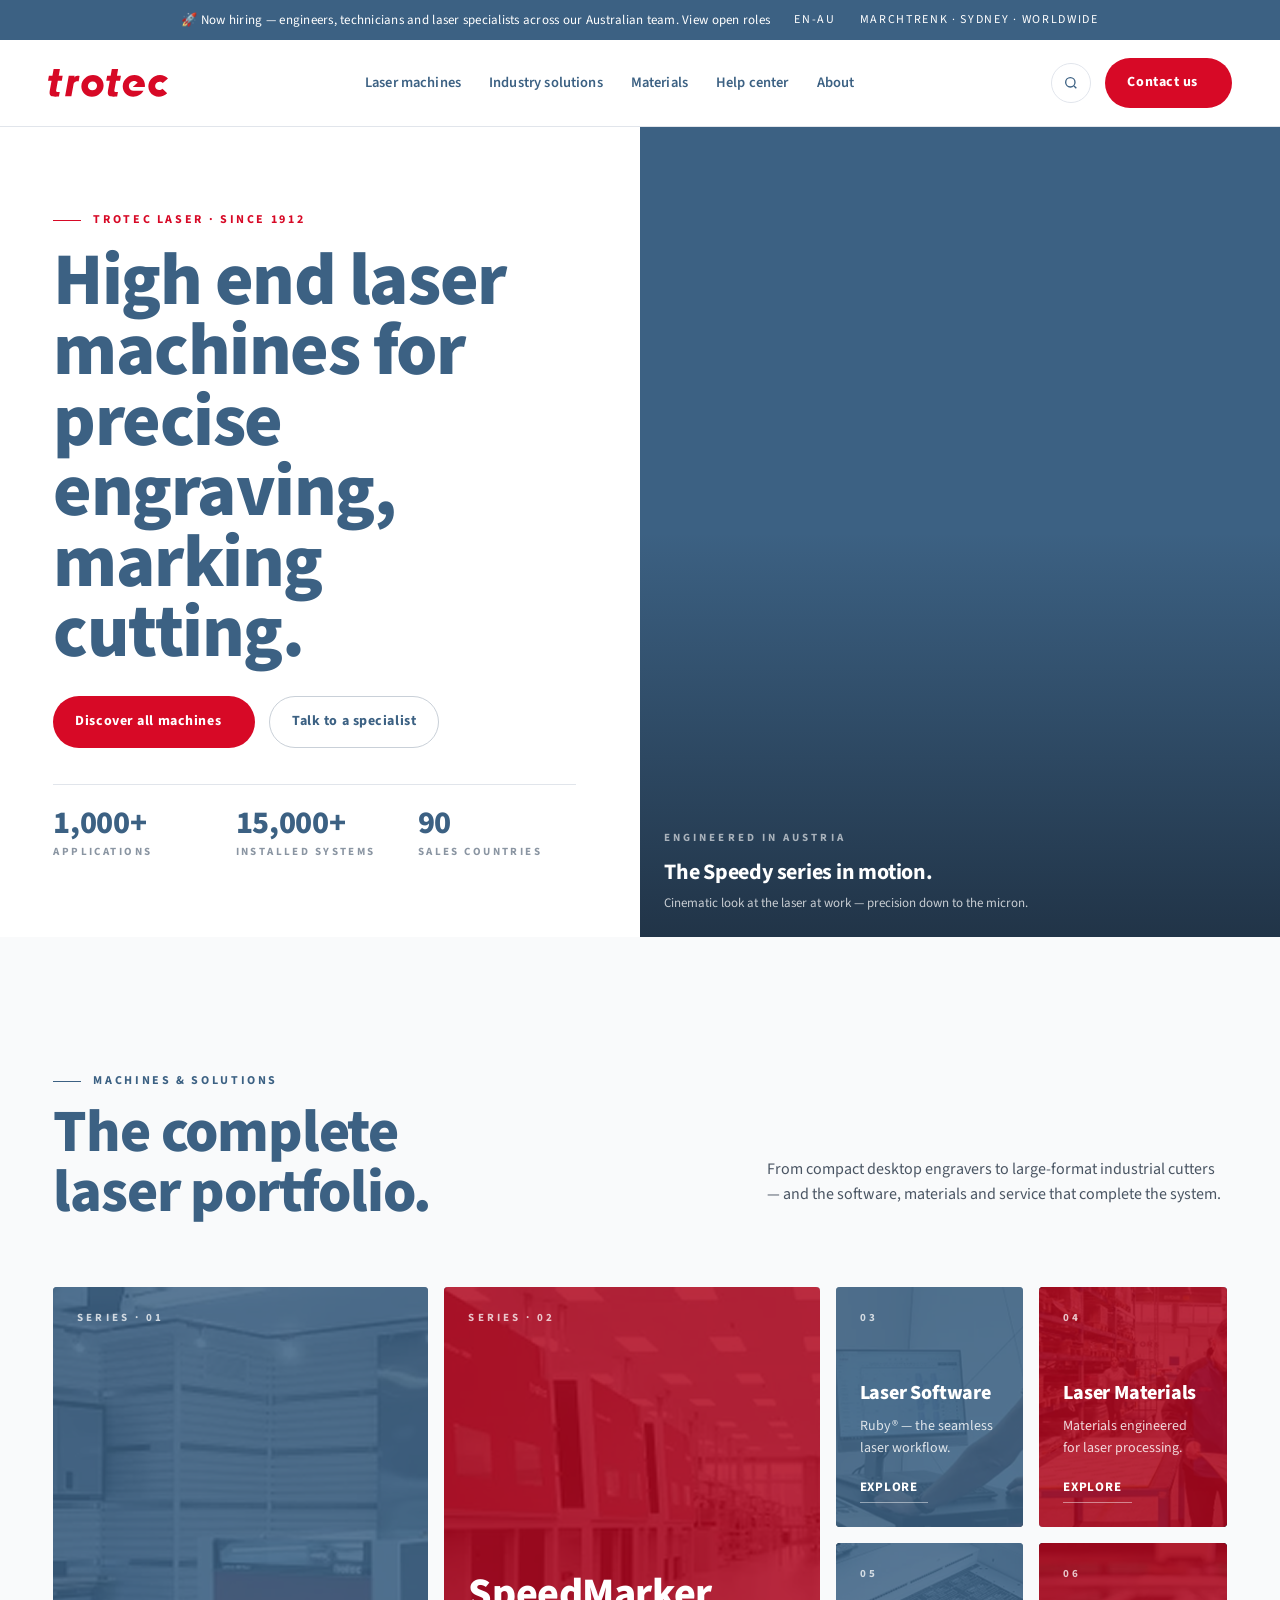
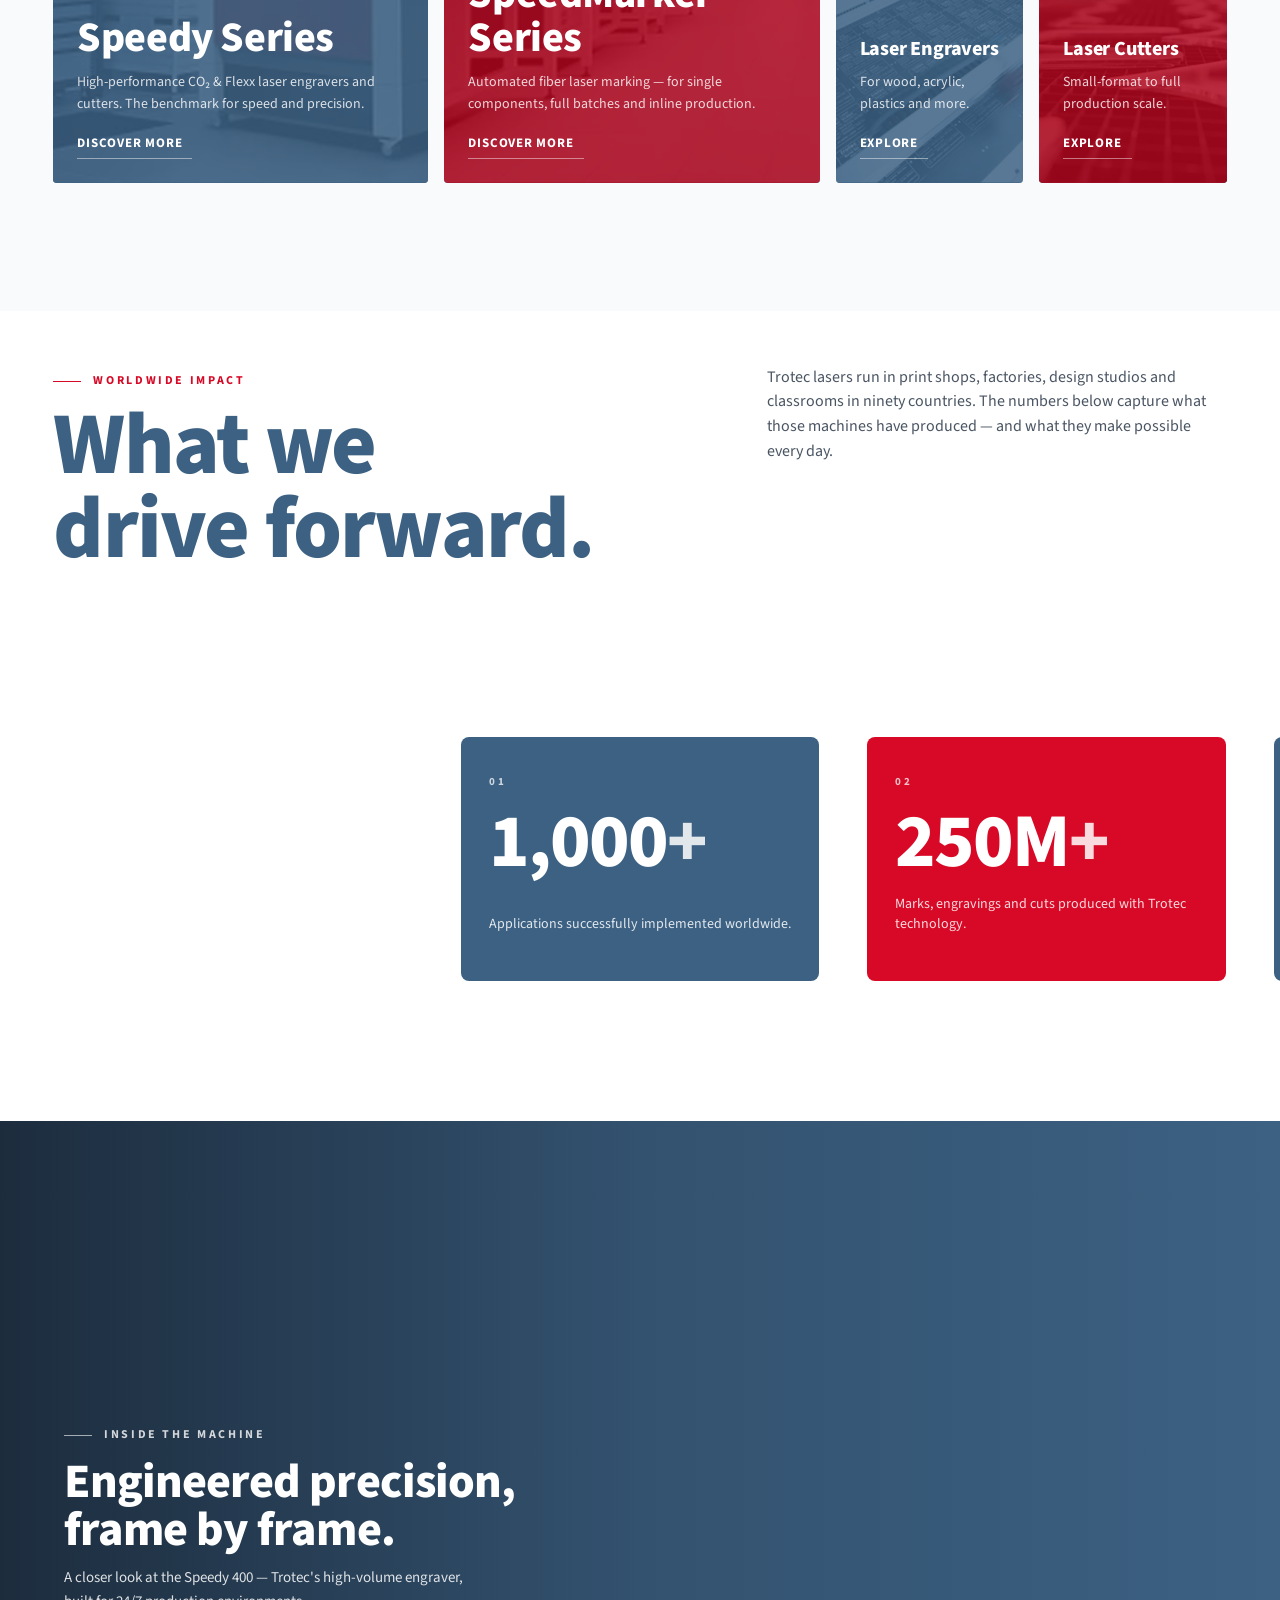
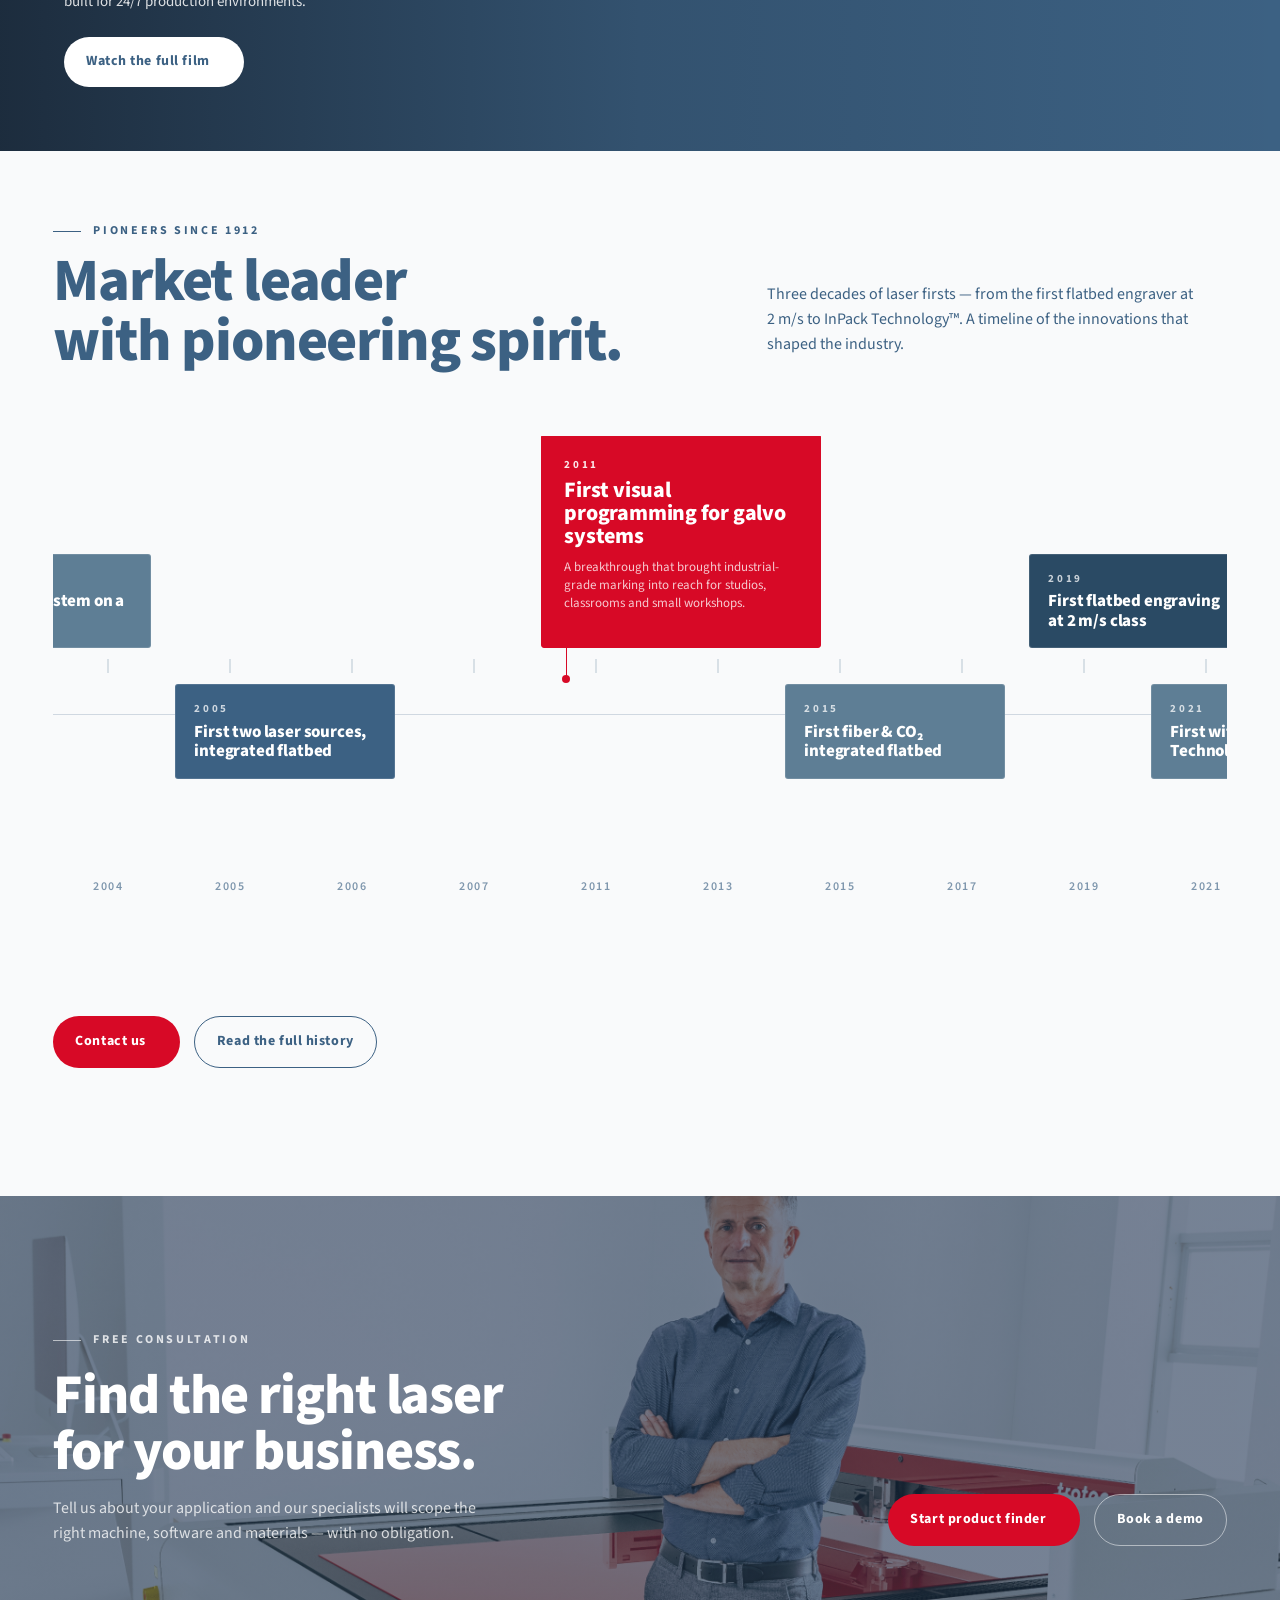
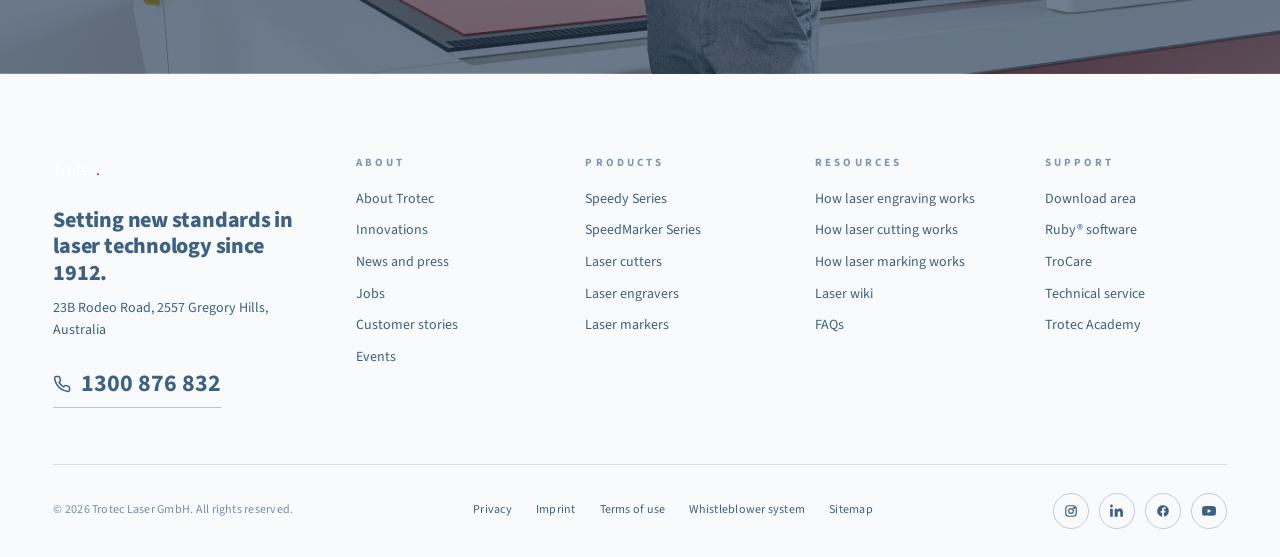
==== commit b1215036: "Add files via upload" ====
--- a/trotec-laser-redesign.html
+++ b/trotec-laser-redesign.html
@@ -183,7 +183,7 @@
       </p>
     </div>
 
-    <div class="stat-grid reveal">
+    <div class="stat-grid reveal" role="region" aria-label="Trotec key figures" tabindex="0">
       <div class="stat">
         <span class="stat__index">01</span>
         <div class="stat__num">1,000<span class="stat__plus">+</span></div>
@@ -203,6 +203,21 @@
         <span class="stat__index">04</span>
         <div class="stat__num">96<span class="stat__plus">%</span></div>
         <p class="stat__label">Customer satisfaction across our worldwide service network.</p>
+      </div>
+      <div class="stat stat--blue">
+        <span class="stat__index">05</span>
+        <div class="stat__num">90<span class="stat__plus">+</span></div>
+        <p class="stat__label">Countries served by our worldwide sales and service network.</p>
+      </div>
+      <div class="stat stat--accent">
+        <span class="stat__index">06</span>
+        <div class="stat__num">25<span class="stat__plus">+</span></div>
+        <p class="stat__label">Years of pioneering innovation in industrial laser technology.</p>
+      </div>
+      <div class="stat stat--blue">
+        <span class="stat__index">07</span>
+        <div class="stat__num">40K<span class="stat__plus">+</span></div>
+        <p class="stat__label">Satisfied customers across every continent and industry.</p>
       </div>
     </div>
   </div>
--- a/style.css
+++ b/style.css
@@ -724,19 +724,48 @@
   }
 
   .stat-grid {
+    --card-w: clamp(260px, 28vw, 360px);
+
     position: relative;
     z-index: 2;
+    margin-top: auto;
+
+    /* Horizontal rail */
     display: grid;
-    grid-template-columns: 1fr 1fr;
+    grid-auto-flow: column;
+    grid-auto-columns: var(--card-w);
     gap: 3rem;
     background: transparent;
-    
-    margin-top: auto;
-  }
+
+    /* Break out of the container's side gutter so it can scroll edge-to-edge */
+    margin-inline: calc(var(--gutter) * -1);
+
+    /* Push first card to viewport center; allow last card to reach center too */
+    padding-inline: max(var(--gutter), calc(50vw - var(--card-w) / 2));
+
+    /* Scroll behaviour */
+    overflow-x: auto;
+    overscroll-behavior-x: contain;
+    scroll-snap-type: x mandatory;
+    scroll-padding-inline: max(var(--gutter), calc(50vw - var(--card-w) / 2));
+    scroll-behavior: smooth;
+
+    /* Hairline scrollbar */
+    scrollbar-width: thin;
+    scrollbar-color: rgba(255, 255, 255, .25) transparent;
+  }
+
+  .stat-grid::-webkit-scrollbar { height: 4px; }
+  .stat-grid::-webkit-scrollbar-track { background: transparent; }
+  .stat-grid::-webkit-scrollbar-thumb {
+    background: rgba(255, 255, 255, .25);
+    border-radius: 4px;
+  }
+  .stat-grid:focus-visible { outline: none; }
 
   @media (min-width: 900px) {
     .stat-grid {
-      grid-template-columns: repeat(4, 1fr);
+      gap: 3rem;
     }
   }
   
@@ -751,6 +780,10 @@
     min-height: 240px;
     transition: background .3s ease;
     border-radius: 8px;
+
+    /* Snap into viewport center on horizontal scroll */
+    scroll-snap-align: center;
+    scroll-snap-stop: always;
   }
   
   .stat:hover {
